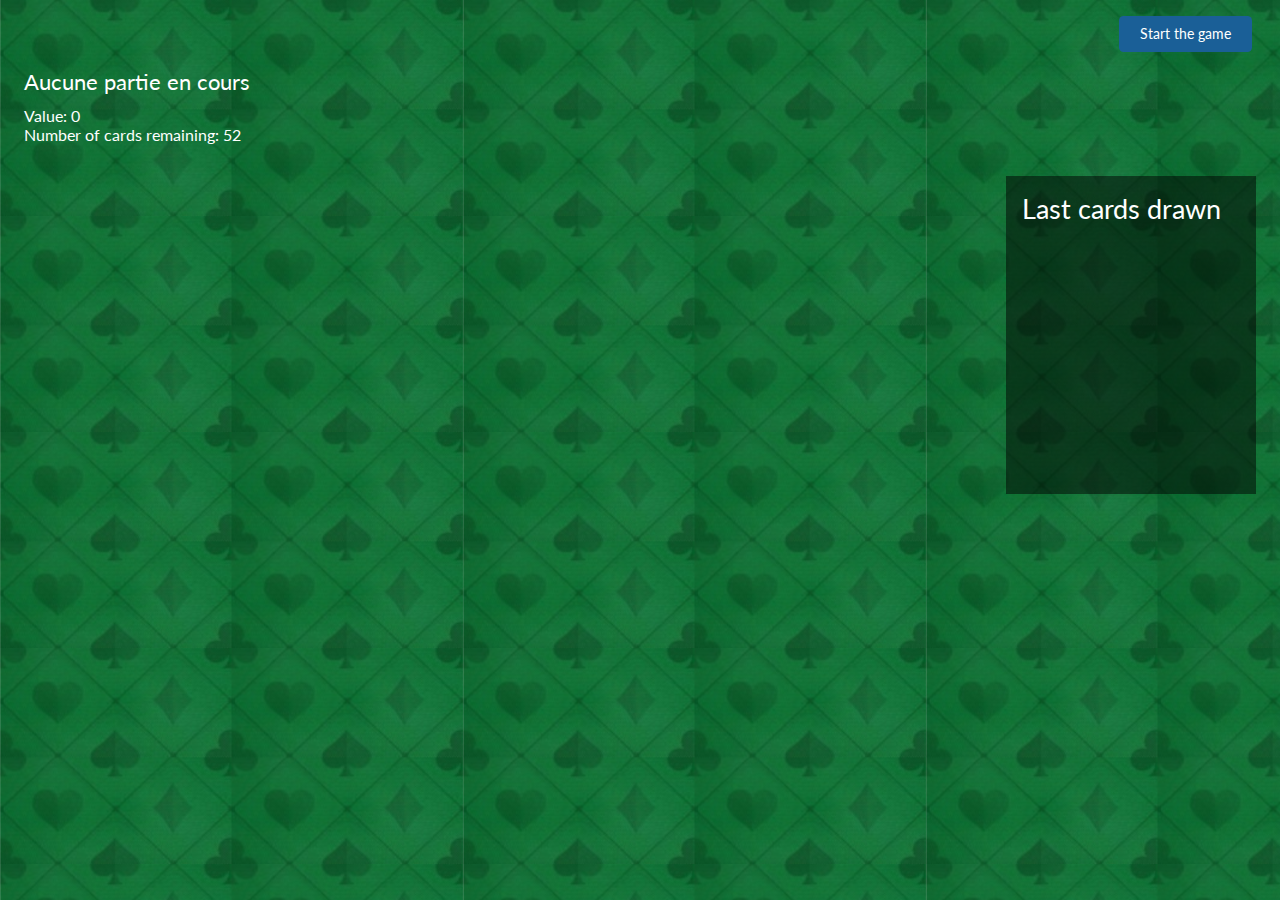
==== src/index.html @ 0b6395dd "card animation" ====
<!DOCTYPE html>
<html>

<head>
	<title>Poker 21</title>
	<meta charset="UTF-8" />
    <link rel="stylesheet" href="./Asset/styles.css">
    <link rel="preconnect" href="https://fonts.googleapis.com">
    <link rel="preconnect" href="https://fonts.gstatic.com" crossorigin>
    <link href="https://fonts.googleapis.com/css2?family=Lato&display=swap" rel="stylesheet">
</head>

<body>
	    <div id="app">

            <div id="navBar">
                <div id="buttonContainer">
                    <button id="replay" style="display:none">Replay</button>
                    <button id="stopTheGame" style="display:none">Stop the game</button>
                </div>
                <div id="blankNavBar"></div>
                <div id="initDeckContainer">
                    <button id="initDeck">Start the game</button>
                </div>
            </div>            

            <div id="state">Aucune partie en cours</div>
            <div id="value">Value: 0</div>
            <div id="cardLeft">Number of cards remaining: 52</div>
            <div id="finalCard"></div>
            <div id="displayCards">
                <div id="showIdDeck" style="display: none">
                    <img src="./Image/resized.jpg" alt="deck card">
                </div>
                <div id="setup"></div>
                <div id="histo">
                    <div id="titleHisto">Last cards drawn</div>
                </div>
            </div>
            <div id="endgame" style="display:none">
                <div id="canvas" style="display:none"></div>
            </div>
        </div>


    <script src="./Script/Cards.js"></script>
	<script src="./Script/index.js"></script>
    <script src="./Script/drawCard.js"></script>
</body>

</html>
---- src/Asset/styles.css ----
:root{
    --deg:0deg;
    --idCard:"imgCard0";
}

body{
    font-family: 'Lato',sans-serif;
    background-image: url('../Image/fond-table-poker-couleur-verte_47243-1094.png');
}

#app {
    color: white;
    margin: 1em;
}

div#state {
    margin-top: .7em;
    font-size: 1.4em;
}

div#value {
    margin-top: .7em;
}

div#value>div{
    font-size: 1.4em;
}

div#finalCard {
    margin-top: .7em;
    font-size: 1.4em;
}


div#showIdDeck{
    cursor: pointer;
    z-index: 1;
    /* flex-basis: min-content; */
    flex: 1;
}

div#setup{
    display: flex;
    justify-content: flex-start;
    /* background-color: blueviolet; */
    /* flex-basis: max-content; */
    flex: 9;
}

div#histo{
    /* flex-basis: min-content; */
    flex: 2;
    background-color: rgb(0, 0, 0, .5);
    padding: 1em;
}

div#displayCards{
    min-height: 318px;
    display: flex;
    margin-top: 2em;
    /* justify-content: space-between; */
}



/* #imgCard{
    animation: 1.5s slidein;
    margin-left: -100%;
    transform: translateX(100%) rotate(var(--deg));
    transition: transform 2000ms linear;
} */

/* @keyframes slidein {
    from { transform: translate(-100%,0%) rotate(0deg)}
    to {transform: translate(0%,0%) rotate(var(--deg))}
} */

/*#imgCard{
    transform: rotate(var(--deg));
    position: relative;
} */

div#navBar{
    display: flex;
}

div#buttonContainer{
    flex: 2;
    display: flex;
    justify-content: space-evenly;
}

div#blankNavBar{
    flex: 6;
}

div#initDeckContainer{
    flex: 1;
}

button#initDeck{
    background-color: rgb(26, 95, 151);
    color: rgb(255, 255, 255);
}

button#initDeck:hover{
    background-color: rgb(19, 74, 116);
    color: rgb(255, 255, 255);
}

button#stopTheGame{
    background-color: rgb(155, 22, 22);
    color: rgb(255, 255, 255);
}

button#stopTheGame:hover{
    background-color: rgb(128, 22, 22);
    color: rgb(255, 255, 255);
}

button {
    
    background-image: none;
    cursor: pointer;
    display: inline-block;
    min-height: 1em;
    outline: 0;
    border: none;
    vertical-align: baseline;
    font-family: 'Lato',sans-serif;
    font-size: 14px;
    margin: 0 0.25em 0 0;
    padding: 0.78571429em 1.5em 0.78571429em;
    text-transform: none;
    text-shadow: none;
    /* font-weight: 700; */
    line-height: 1em;
    /* font-style: normal; */
    text-align: center;
    text-decoration: none;
    border-radius: 0.28571429rem;
}

div#titleHisto{
    margin-bottom: 0.6em;
    font-size: 1.7em;
}

div#endgame{
    position: absolute;
    top: 0;
    left: 0;
    background-color: rgb(0, 0, 0);
    opacity: 50%;
    height: 100vh;
    width: 100vw;
}

div#canvas{
    margin: 25vh 0 0 30vw;
    height: 50vh;
    width: 40vw;
}
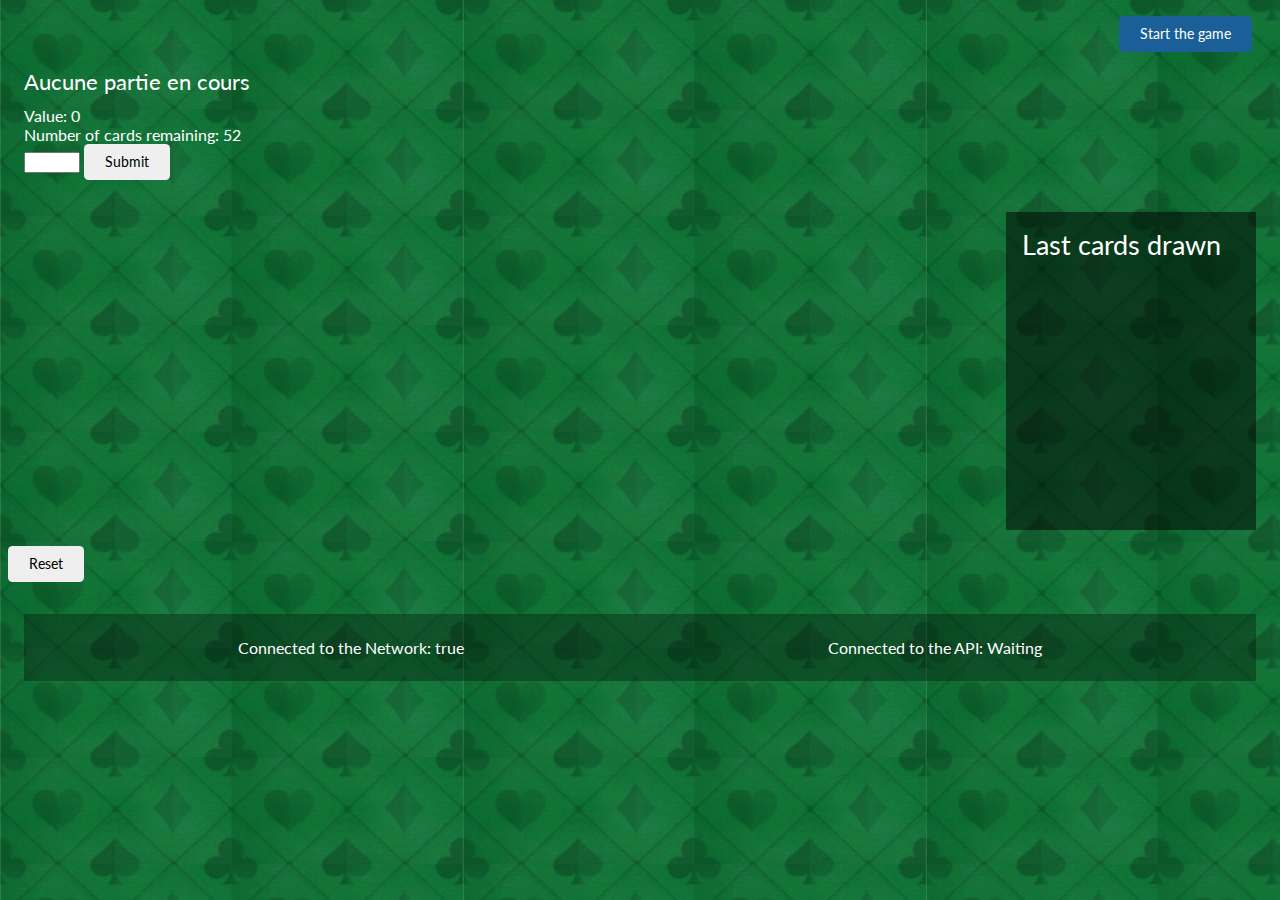
==== commit c8755821: "+connection +cookies" ====
--- a/src/index.html
+++ b/src/index.html
@@ -1,51 +1,74 @@
 <!DOCTYPE html>
 <html>
 
-<head>
-	<title>Poker 21</title>
-	<meta charset="UTF-8" />
-    <link rel="stylesheet" href="./Asset/styles.css">
-    <link rel="preconnect" href="https://fonts.googleapis.com">
-    <link rel="preconnect" href="https://fonts.gstatic.com" crossorigin>
-    <link href="https://fonts.googleapis.com/css2?family=Lato&display=swap" rel="stylesheet">
-</head>
+    <head>
+        <title>Poker 21</title>
+        <meta charset="UTF-8" />
+        <meta name="description" content="Site du jeu appelé 'le jeu du 21'">
+        <meta name="keywords" content="blackjack,poker,jeu,21,carte,jeu de carte,jeu du 21">
+        <link rel="icon" href="./Image/favicon.png">
+        <link rel="stylesheet" href="./Asset/styles.css">
+        <link rel="preconnect" href="https://fonts.googleapis.com">
+        <link rel="preconnect" href="https://fonts.gstatic.com" crossorigin>
+        <link href="https://fonts.googleapis.com/css2?family=Lato&display=swap" rel="stylesheet">
+    </head>
 
-<body>
-	    <div id="app">
+    <body>
+            <div id="app">
 
-            <div id="navBar">
-                <div id="buttonContainer">
-                    <button id="replay" style="display:none">Replay</button>
-                    <button id="stopTheGame" style="display:none">Stop the game</button>
+                <div id="navBar">
+                    <div id="buttonContainer">
+                        <button id="replay" style="display:none">Replay</button>
+                        <button id="stopTheGame" style="display:none">Stop the game</button>
+                    </div>
+                    <div id="blankNavBar"></div>
+                    <div id="initDeckContainer">
+                        <button id="initDeck">Start the game</button>
+                    </div>
+                </div>            
+
+                <div id="state">Aucune partie en cours</div>
+                <div id="value">Value: 0</div>
+                <div id="cardLeft">Number of cards remaining: 52</div>
+                <div id="drawNumber">
+                    <input type="number" id="inputDraw" min="0" max="52">
+                    <button id="buttonDrawNumber">Submit</button>
                 </div>
-                <div id="blankNavBar"></div>
-                <div id="initDeckContainer">
-                    <button id="initDeck">Start the game</button>
+                <div id="finalCard"></div>
+                <div id="displayCards">
+                    <div id="showIdDeck" style="display: none">
+                        <img src="./Image/resized.jpg" alt="deck card">
+                    </div>
+                    <div id="setup"></div>
+                    <div id="histo">
+                        <div id="titleHisto">Last cards drawn</div>
+                    </div>
                 </div>
-            </div>            
+                <div id="endgame" style="display:none">
+                    <div id="backgroundCanvas"></div>
+                    <div id="canvas"></div>
+                </div>
 
-            <div id="state">Aucune partie en cours</div>
-            <div id="value">Value: 0</div>
-            <div id="cardLeft">Number of cards remaining: 52</div>
-            <div id="finalCard"></div>
-            <div id="displayCards">
-                <div id="showIdDeck" style="display: none">
-                    <img src="./Image/resized.jpg" alt="deck card">
-                </div>
-                <div id="setup"></div>
-                <div id="histo">
-                    <div id="titleHisto">Last cards drawn</div>
+                <div id="errorCanvas" style="display:none">
+                    <div id="textError"></div> 
+                    <button id="buttonError">Clean error</button>
                 </div>
             </div>
-            <div id="endgame" style="display:none">
-                <div id="canvas" style="display:none"></div>
+            <button id="buttonReset">Reset</button>
+
+            <div id="connection">
+                <div id="connectNetwork">Connected to the network: Waiting</div>
+                <div id="connectAPI">Connected to the API: Waiting</div>
             </div>
-        </div>
 
+        <!-- <script src="./Script/Cards.js"></script> -->
+        <script src="./Script/index.js"></script>
+        <script src="./Script/drawCard.js"></script>
+        <script src='./Script/stopTheGame.js'></script>
+        <script src="./Script/initDeck.js"></script>
+        <script src='./Script/replay.js'></script>
+        
+    </body>
 
-    <script src="./Script/Cards.js"></script>
-	<script src="./Script/index.js"></script>
-    <script src="./Script/drawCard.js"></script>
-</body>
-
+    
 </html>--- a/src/Asset/styles.css
+++ b/src/Asset/styles.css
@@ -6,6 +6,7 @@
 body{
     font-family: 'Lato',sans-serif;
     background-image: url('../Image/fond-table-poker-couleur-verte_47243-1094.png');
+    overflow-x: hidden;
 }
 
 #app {
@@ -61,25 +62,6 @@
     /* justify-content: space-between; */
 }
 
-
-
-/* #imgCard{
-    animation: 1.5s slidein;
-    margin-left: -100%;
-    transform: translateX(100%) rotate(var(--deg));
-    transition: transform 2000ms linear;
-} */
-
-/* @keyframes slidein {
-    from { transform: translate(-100%,0%) rotate(0deg)}
-    to {transform: translate(0%,0%) rotate(var(--deg))}
-} */
-
-/*#imgCard{
-    transform: rotate(var(--deg));
-    position: relative;
-} */
-
 div#navBar{
     display: flex;
 }
@@ -118,8 +100,17 @@
     color: rgb(255, 255, 255);
 }
 
-button {
-    
+button#replay{
+    background-color: rgb(143, 143, 143);
+    color: rgb(255, 255, 255);
+}
+
+button#replay:hover{
+    background-color: rgb(117, 117, 117);
+    color: rgb(255, 255, 255);
+}
+
+button{
     background-image: none;
     cursor: pointer;
     display: inline-block;
@@ -146,7 +137,21 @@
     font-size: 1.7em;
 }
 
-div#endgame{
+div#canvas{
+    position: absolute;
+    top: 25vh;
+    left: 30vw;
+    background-color: rgb(42, 42, 42);
+    color: rgb(255, 255, 255);
+    opacity: 100%;
+    /* margin: 25vh 0 0 30vw; */
+    height: 60vh;
+    width: 40vw;
+    z-index: 5;
+    text-align: center;
+}
+
+div#backgroundCanvas{
     position: absolute;
     top: 0;
     left: 0;
@@ -154,10 +159,36 @@
     opacity: 50%;
     height: 100vh;
     width: 100vw;
+    z-index: 3;
 }
 
-div#canvas{
-    margin: 25vh 0 0 30vw;
-    height: 50vh;
-    width: 40vw;
+div#errorCanvas{
+    padding: 2em;
+    margin: 4em 0;
+    background-color: rgba(73, 73, 73, 0.5);
+    width: 50vw;
+    color: rgb(255, 255, 255);
+}
+
+div#textError{
+    margin-bottom: 1em;
+}
+
+button#buttonError{
+    background-color: rgb(155, 22, 22);
+    color: rgb(255, 255, 255);
+}
+
+button#buttonError:hover{
+    background-color: rgb(128, 22, 22);
+    color: rgb(255, 255, 255);
+}
+
+div#connection{
+    color: white;
+    margin: /*15em 1em */2em 1em;
+    background-color: rgba(0, 0, 0, 0.3);
+    padding: 1.5em 2em;
+    display: flex;
+    justify-content: space-around;
 }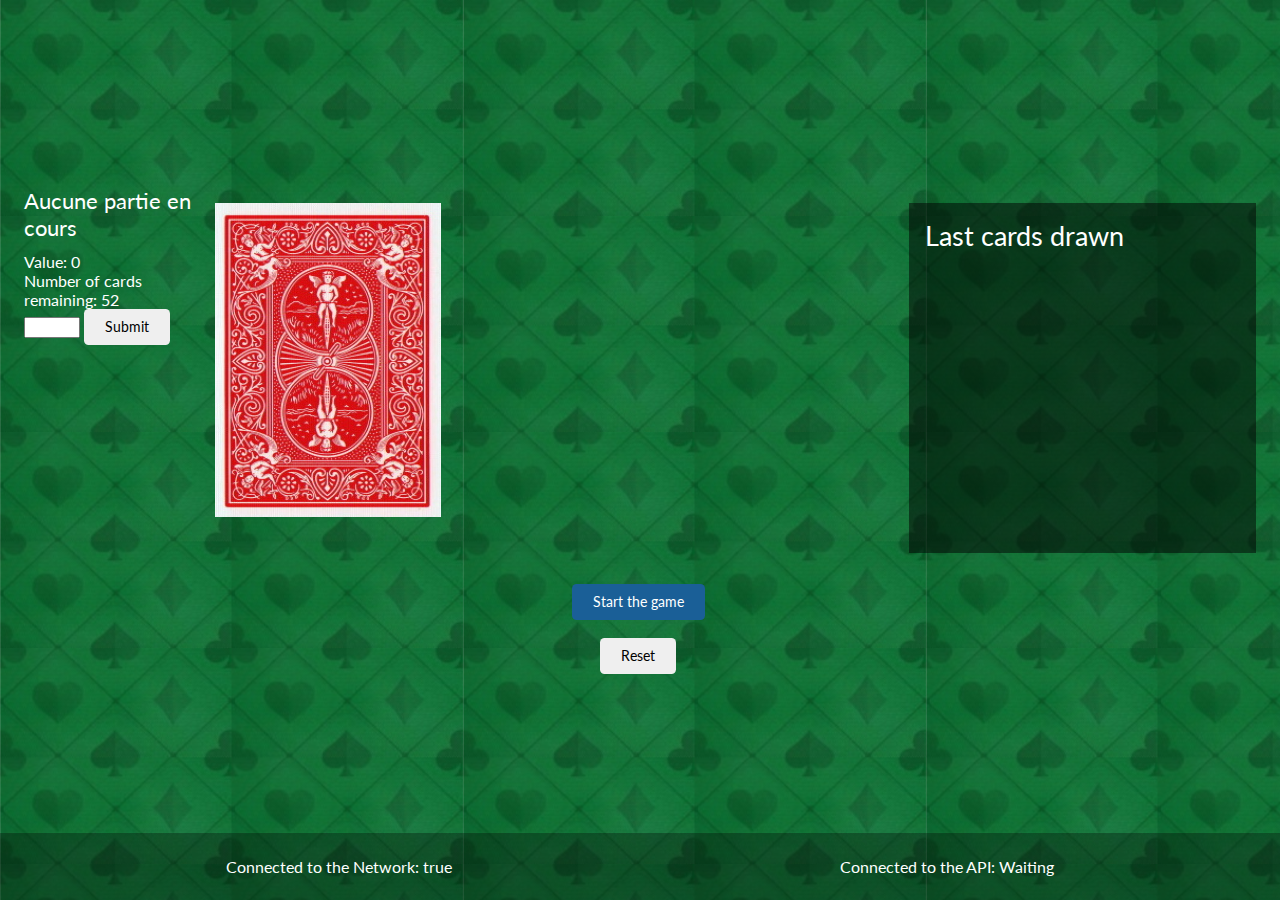
==== commit c132707c: "fix: Clearing Desktop style" ====
--- a/src/index.html
+++ b/src/index.html
@@ -14,34 +14,27 @@
     </head>
 
     <body>
-            <div id="app">
+            <div id="app">         
 
-                <div id="navBar">
-                    <div id="buttonContainer">
-                        <button id="replay" style="display:none">Replay</button>
-                        <button id="stopTheGame" style="display:none">Stop the game</button>
+                <div id="finalCard"></div>
+                <div class="game">
+                    <div class="wrapper_settings">
+                        <div id="state">Aucune partie en cours</div>
+                        <div id="value">Value: 0</div>
+                        <div id="cardLeft">Number of cards remaining: 52</div>
+                        <div id="drawNumber">
+                            <input type="number" id="inputDraw" min="0" max="52">
+                            <button id="buttonDrawNumber">Submit</button>
+                        </div>
                     </div>
-                    <div id="blankNavBar"></div>
-                    <div id="initDeckContainer">
-                        <button id="initDeck">Start the game</button>
-                    </div>
-                </div>            
-
-                <div id="state">Aucune partie en cours</div>
-                <div id="value">Value: 0</div>
-                <div id="cardLeft">Number of cards remaining: 52</div>
-                <div id="drawNumber">
-                    <input type="number" id="inputDraw" min="0" max="52">
-                    <button id="buttonDrawNumber">Submit</button>
-                </div>
-                <div id="finalCard"></div>
-                <div id="displayCards">
-                    <div id="showIdDeck" style="display: none">
-                        <img src="./Image/resized.jpg" alt="deck card">
-                    </div>
-                    <div id="setup"></div>
-                    <div id="histo">
-                        <div id="titleHisto">Last cards drawn</div>
+                    <div id="displayCards">
+                        <div id="showIdDeck">
+                            <img src="./Image/resized.jpg" alt="deck card">
+                        </div>
+                        <div id="setup"></div>
+                        <div id="histo">
+                            <div id="titleHisto">Last cards drawn</div>
+                        </div>
                     </div>
                 </div>
                 <div id="endgame" style="display:none">
@@ -53,8 +46,19 @@
                     <div id="textError"></div> 
                     <button id="buttonError">Clean error</button>
                 </div>
+
+                <div id="controls">
+                    <div id="buttonContainer">
+                        <button id="replay" style="display:none">Replay</button>
+                        <button id="stopTheGame" style="display:none">Stop the game</button>
+                    </div>
+                    <div id="blankcontrols"></div>
+                    <div id="initDeckContainer">
+                        <button id="initDeck">Start the game</button>
+                    </div>
+                    <button id="buttonReset">Reset</button>
+                </div>   
             </div>
-            <button id="buttonReset">Reset</button>
 
             <div id="connection">
                 <div id="connectNetwork">Connected to the network: Waiting</div>
--- a/src/Asset/styles.css
+++ b/src/Asset/styles.css
@@ -14,98 +14,109 @@
     margin: 1em;
 }
 
-div#state {
+#state {
     margin-top: .7em;
     font-size: 1.4em;
 }
 
-div#value {
+#value {
     margin-top: .7em;
 }
 
-div#value>div{
+#value>div{
     font-size: 1.4em;
 }
 
-div#finalCard {
+#finalCard {
     margin-top: .7em;
     font-size: 1.4em;
 }
 
 
-div#showIdDeck{
+#showIdDeck{
     cursor: pointer;
     z-index: 1;
     /* flex-basis: min-content; */
     flex: 1;
 }
 
-div#setup{
+#setup{
     display: flex;
     justify-content: flex-start;
-    /* background-color: blueviolet; */
-    /* flex-basis: max-content; */
     flex: 9;
 }
 
-div#histo{
-    /* flex-basis: min-content; */
+#histo{
+    height: 100%;
     flex: 2;
     background-color: rgb(0, 0, 0, .5);
     padding: 1em;
 }
 
-div#displayCards{
+#displayCards{
+    display: grid;
+    grid-template-columns: repeat(3, 1fr );
+
     min-height: 318px;
-    display: flex;
+    width: 100%;
+
     margin-top: 2em;
-    /* justify-content: space-between; */
-}
-
-div#navBar{
-    display: flex;
-}
-
-div#buttonContainer{
+
+    justify-content: space-between;
+}
+
+#controls{
+    display: flex;
+    flex-direction: column;
+    align-items: center;
+    justify-content: space-around;
+}
+
+#buttonReset {
+    margin-top: 2vh;
+}
+
+#buttonContainer{
     flex: 2;
     display: flex;
-    justify-content: space-evenly;
-}
-
-div#blankNavBar{
+    justify-content: space-around;
+    margin: 5vh 0 2vh 0;
+}
+
+#blankcontrols{
     flex: 6;
 }
 
-div#initDeckContainer{
+#initDeckContainer{
     flex: 1;
 }
 
-button#initDeck{
+#initDeck{
     background-color: rgb(26, 95, 151);
     color: rgb(255, 255, 255);
 }
 
-button#initDeck:hover{
+#initDeck:hover{
     background-color: rgb(19, 74, 116);
     color: rgb(255, 255, 255);
 }
 
-button#stopTheGame{
+#stopTheGame{
     background-color: rgb(155, 22, 22);
     color: rgb(255, 255, 255);
 }
 
-button#stopTheGame:hover{
+#stopTheGame:hover{
     background-color: rgb(128, 22, 22);
     color: rgb(255, 255, 255);
 }
 
-button#replay{
+#replay{
     background-color: rgb(143, 143, 143);
     color: rgb(255, 255, 255);
 }
 
-button#replay:hover{
+#replay:hover{
     background-color: rgb(117, 117, 117);
     color: rgb(255, 255, 255);
 }
@@ -132,12 +143,12 @@
     border-radius: 0.28571429rem;
 }
 
-div#titleHisto{
+#titleHisto{
     margin-bottom: 0.6em;
     font-size: 1.7em;
 }
 
-div#canvas{
+#canvas{
     position: absolute;
     top: 25vh;
     left: 30vw;
@@ -151,7 +162,7 @@
     text-align: center;
 }
 
-div#backgroundCanvas{
+#backgroundCanvas{
     position: absolute;
     top: 0;
     left: 0;
@@ -162,7 +173,7 @@
     z-index: 3;
 }
 
-div#errorCanvas{
+#errorCanvas{
     padding: 2em;
     margin: 4em 0;
     background-color: rgba(73, 73, 73, 0.5);
@@ -170,25 +181,37 @@
     color: rgb(255, 255, 255);
 }
 
-div#textError{
+#textError{
     margin-bottom: 1em;
 }
 
-button#buttonError{
+#buttonError{
     background-color: rgb(155, 22, 22);
     color: rgb(255, 255, 255);
 }
 
-button#buttonError:hover{
+#buttonError:hover{
     background-color: rgb(128, 22, 22);
     color: rgb(255, 255, 255);
 }
 
-div#connection{
+#connection{
+    position: absolute;
+    bottom: 0;
+    left: 0;
+    right: 0;
+
+    display: flex;
+    justify-content: space-around;
+
     color: white;
-    margin: /*15em 1em */2em 1em;
     background-color: rgba(0, 0, 0, 0.3);
+
     padding: 1.5em 2em;
-    display: flex;
-    justify-content: space-around;
+}
+
+.game {
+    display: flex;
+
+    margin-top: 19vh;
 }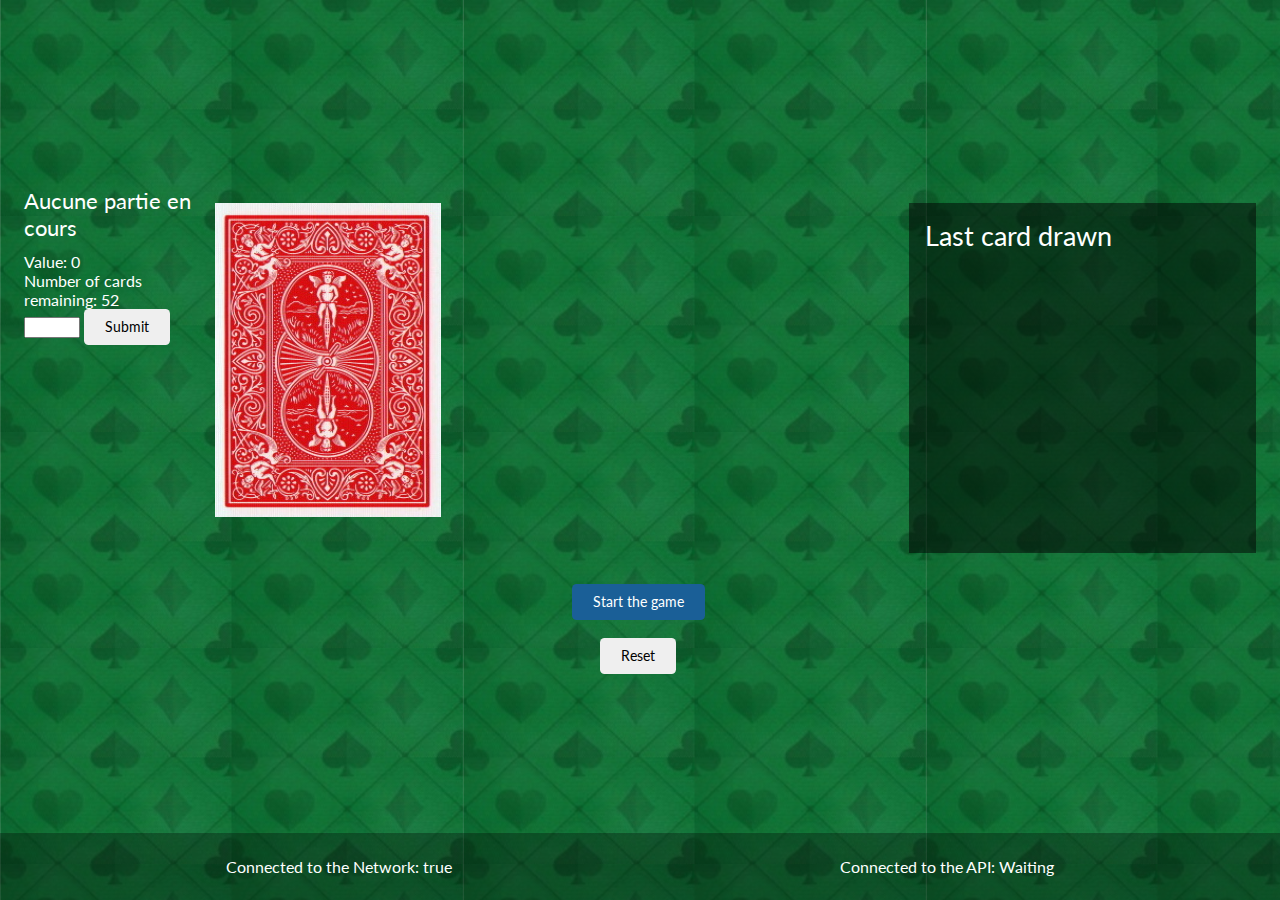
==== commit 621ff8e1: "fix: minor mistake" ====
--- a/src/index.html
+++ b/src/index.html
@@ -6,6 +6,8 @@
         <meta charset="UTF-8" />
         <meta name="description" content="Site du jeu appelé 'le jeu du 21'">
         <meta name="keywords" content="blackjack,poker,jeu,21,carte,jeu de carte,jeu du 21">
+        <meta name="viewport" content= "width=device-width, initial-scale=1.0">
+
         <link rel="icon" href="./Image/favicon.png">
         <link rel="stylesheet" href="./Asset/styles.css">
         <link rel="preconnect" href="https://fonts.googleapis.com">
@@ -33,7 +35,7 @@
                         </div>
                         <div id="setup"></div>
                         <div id="histo">
-                            <div id="titleHisto">Last cards drawn</div>
+                            <div id="titleHisto">Last card drawn</div>
                         </div>
                     </div>
                 </div>
--- a/src/Asset/styles.css
+++ b/src/Asset/styles.css
@@ -214,4 +214,47 @@
     display: flex;
 
     margin-top: 19vh;
+}
+
+@media screen and (max-width: 550px) {
+    .game {
+        display: grid;
+
+        margin-top: 5vh;
+    }
+
+    .game .wrapper_settings {
+        grid-row: 2 / 3;
+
+        text-align: center;
+        margin-top: 3vh;
+    }
+
+    #displayCards {
+        grid-template-columns: repeat(2, 1fr);
+    }
+
+    #histo {
+        grid-row: 2 / 3;
+        grid-column: 1 / 3;
+    }
+
+    #buttonContainer {
+        margin-top: 2vh;
+    }
+
+    #showIdDeck img, #setup img {
+        height: 21vh;
+    }
+
+    #showIdDeck, #setup {
+        text-align: center;
+    }
+
+    #canvas {
+        width: 90vw;
+
+        top: 12vh;
+        left: unset;
+    }
 }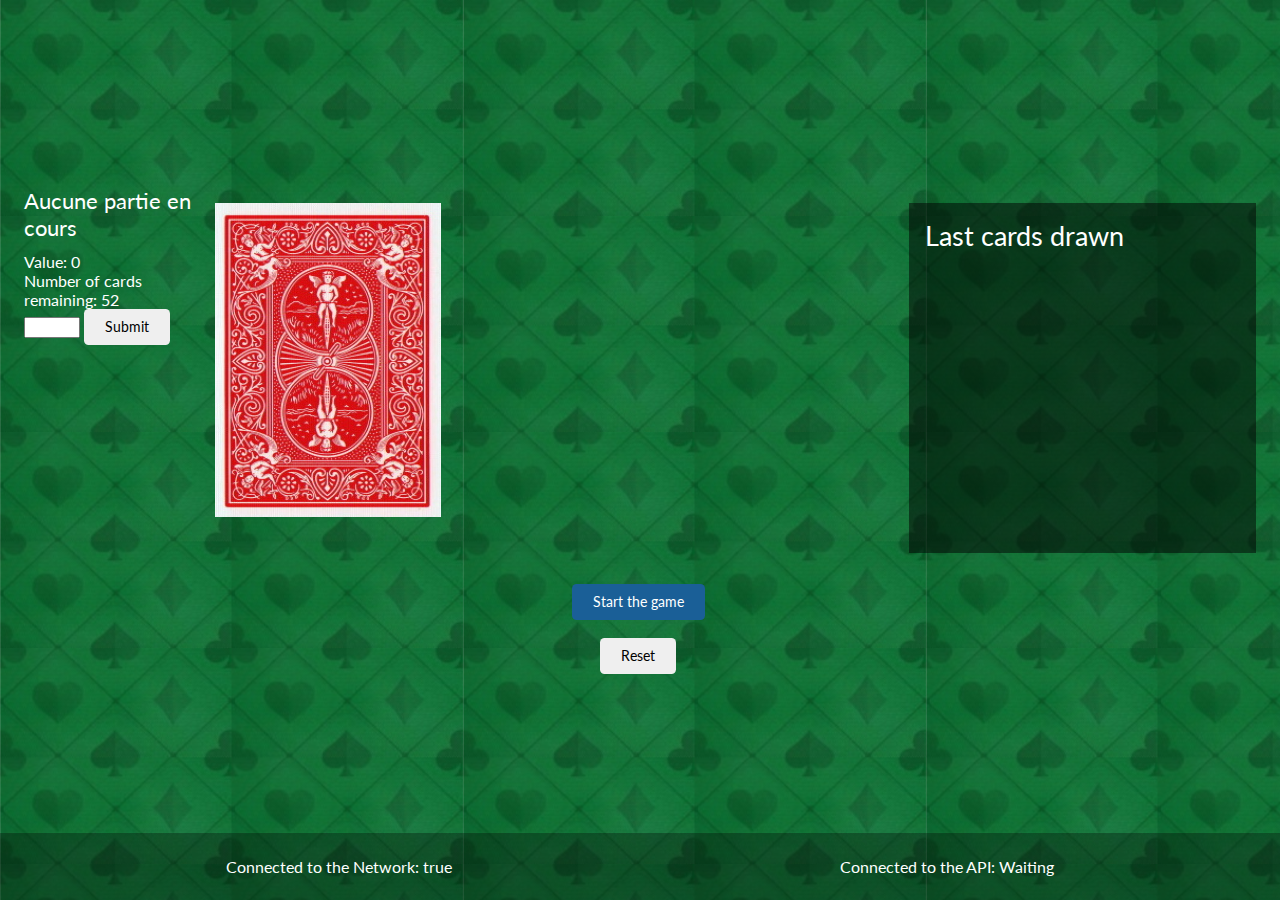
==== commit 918ab517: "Merge pull request #2 from kidelag/v1.7" ====
--- a/src/index.html
+++ b/src/index.html
@@ -35,7 +35,7 @@
                         </div>
                         <div id="setup"></div>
                         <div id="histo">
-                            <div id="titleHisto">Last card drawn</div>
+                            <div id="titleHisto">Last cards drawn</div>
                         </div>
                     </div>
                 </div>
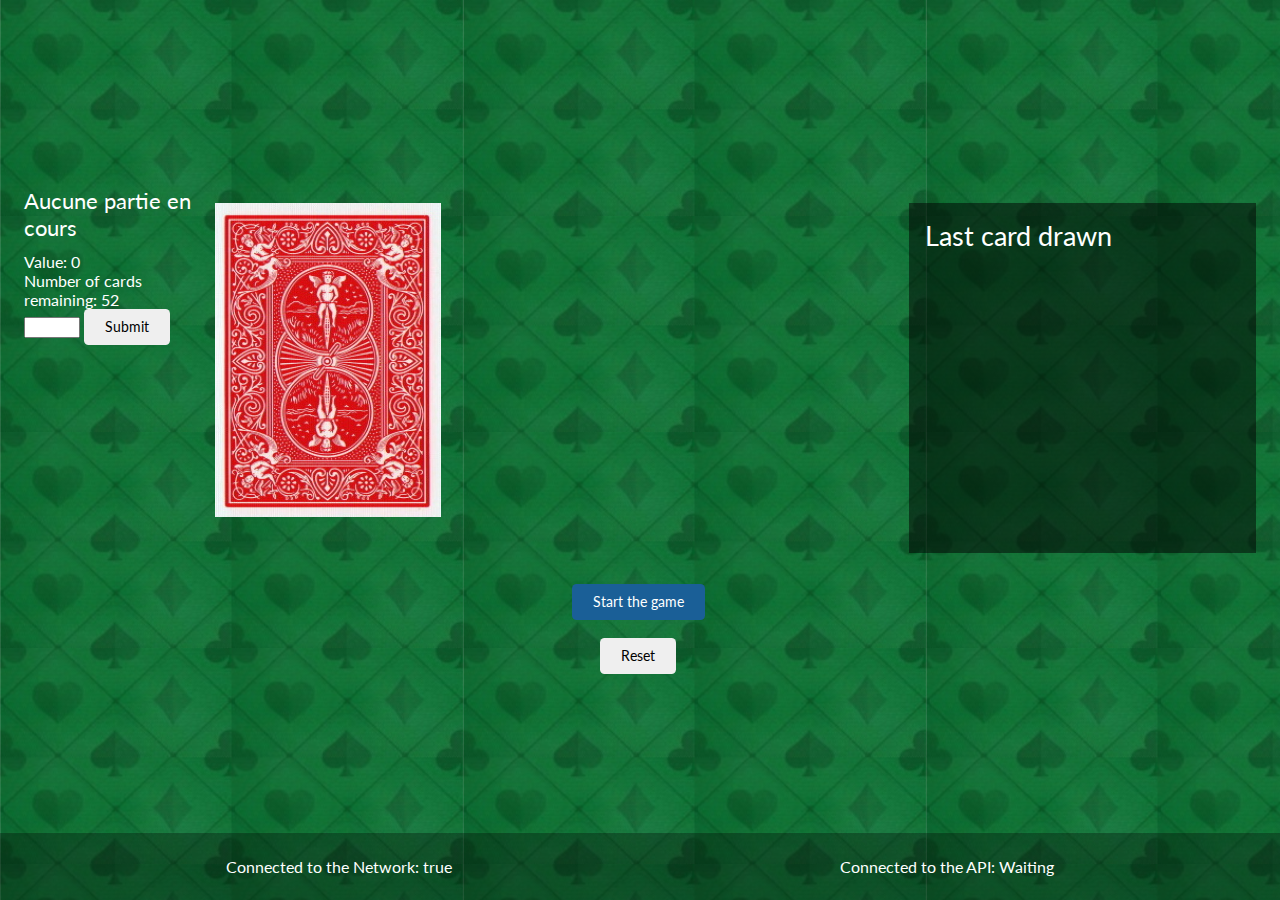
==== commit 02abd83e: "Merge 08a6ef1e197b08c6c7ccc8f0361fe99cbd0fa0a4 into 918ab5173822336ec33bdc28af9e16a1c28517b3" ====
--- a/src/index.html
+++ b/src/index.html
@@ -35,7 +35,7 @@
                         </div>
                         <div id="setup"></div>
                         <div id="histo">
-                            <div id="titleHisto">Last cards drawn</div>
+                            <div id="titleHisto">Last card drawn</div>
                         </div>
                     </div>
                 </div>
--- a/src/Asset/styles.css
+++ b/src/Asset/styles.css
@@ -216,7 +216,7 @@
     margin-top: 19vh;
 }
 
-@media screen and (max-width: 550px) {
+@media screen and (max-width: 1050px) {
     .game {
         display: grid;
 
